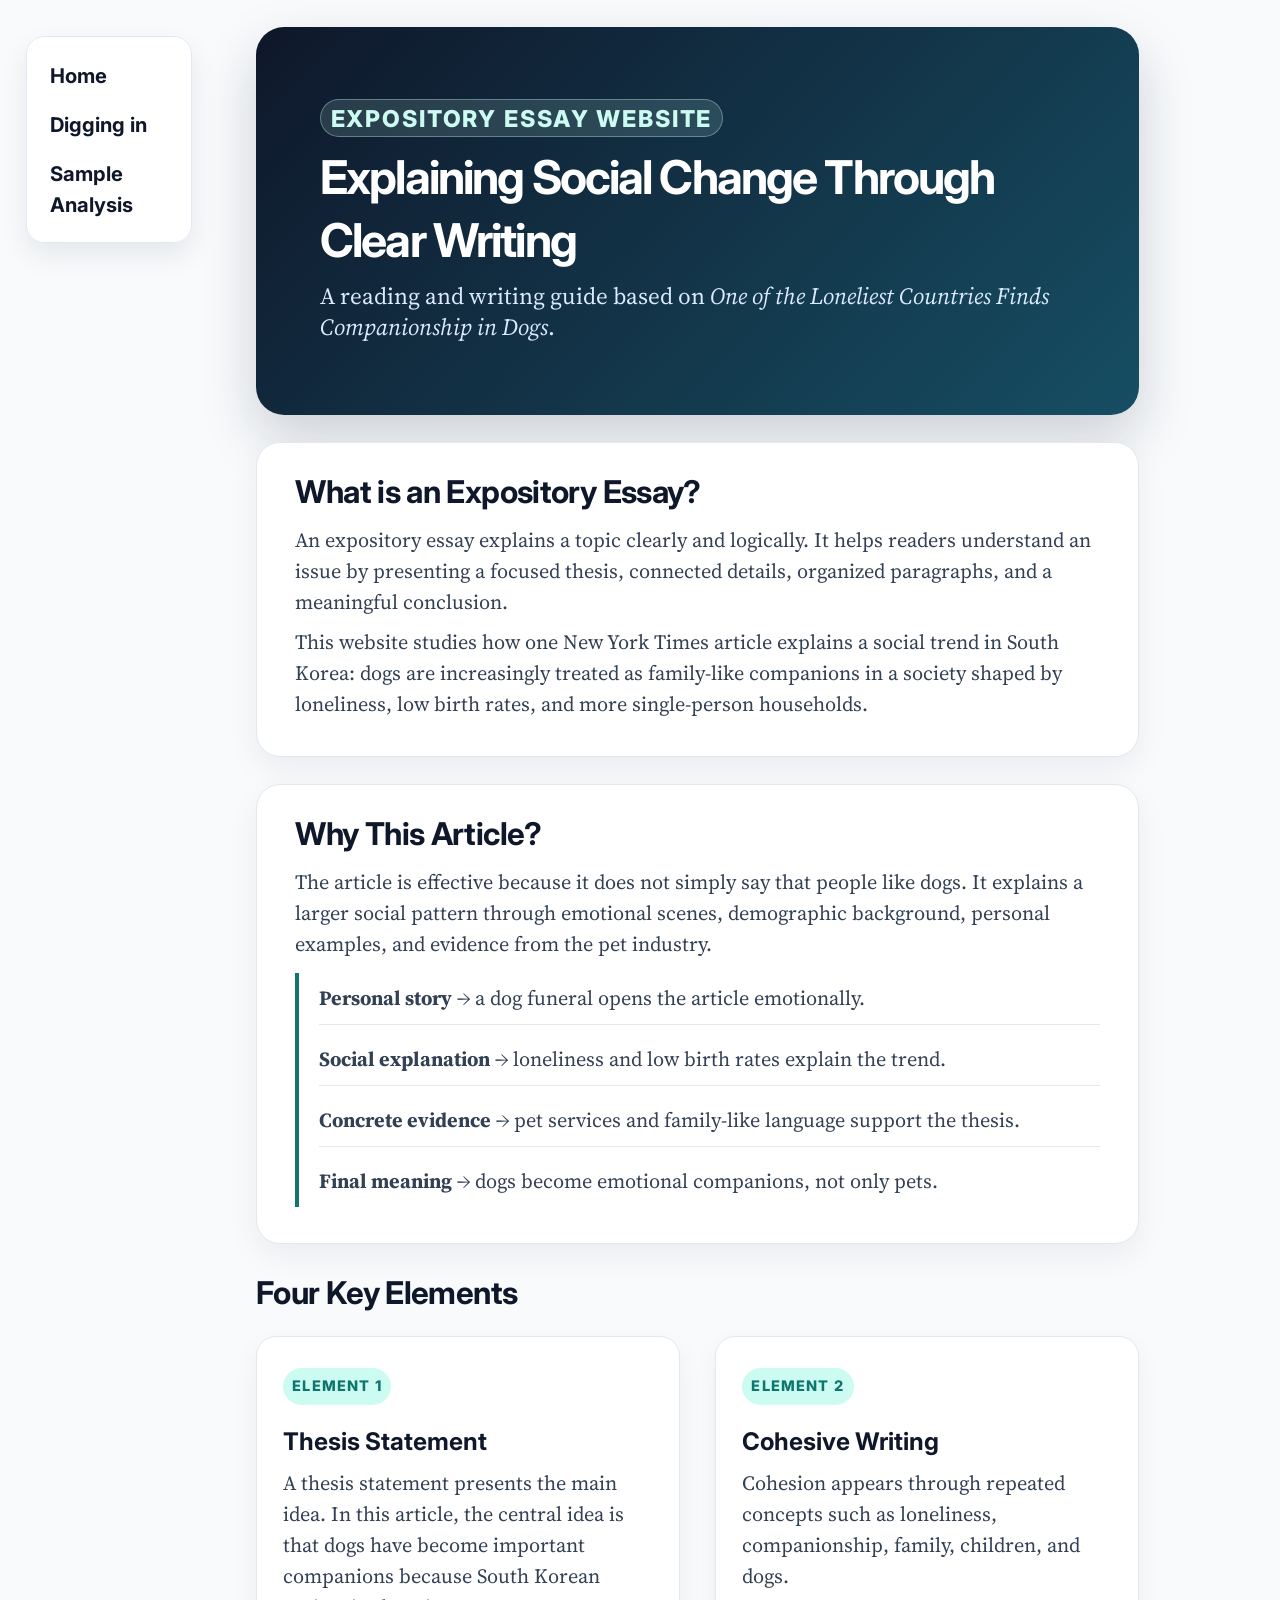
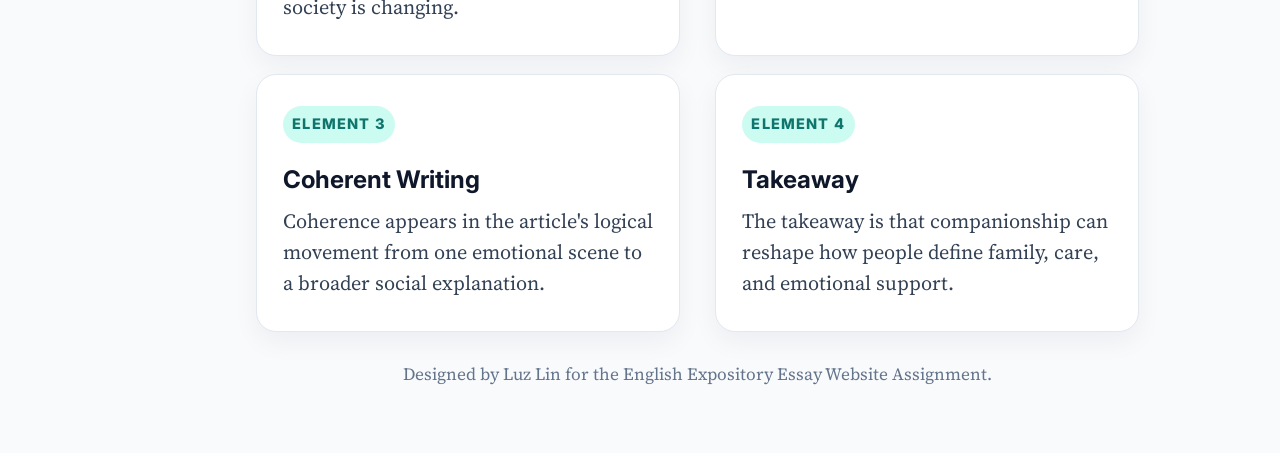
==== essay/index.html @ 02cba40b "Rename essay folder" ====
<html lang="en-us">
<head>
	<title>Expository Essay Analysis@Luz Lin</title>
	<meta charset="UTF-8">
<link rel="stylesheet" href="css/style.css">
<link rel="preconnect" href="https://fonts.googleapis.com">
<link rel="preconnect" href="https://fonts.gstatic.com" crossorigin>
<link href="https://fonts.googleapis.com/css2?family=Inter:wght@500;600;700;800&family=Source+Serif+4:opsz,wght@8..60,400;8..60,500;8..60,600;8..60,700&display=swap" rel="stylesheet">
</head>
<body>
	<nav>
	<a href="index.html">Home</a>
	<a href="diggingin.html">Digging in</a>
	<a href="sampleanalysis.html">Sample Analysis</a>
</nav>

	<article>
		<section class="hero">
			<p class="label">Expository Essay Website</p>
			<h1>Explaining Social Change Through Clear Writing</h1>
			<p>A reading and writing guide based on <em>One of the Loneliest Countries Finds Companionship in Dogs</em>.</p>
		</section>
	</article>

	<article>
		<section class="surface">
			<h2>What is an Expository Essay?</h2>
			<p>An expository essay explains a topic clearly and logically. It helps readers understand an issue by presenting a focused thesis, connected details, organized paragraphs, and a meaningful conclusion.</p>
			<p>This website studies how one New York Times article explains a social trend in South Korea: dogs are increasingly treated as family-like companions in a society shaped by loneliness, low birth rates, and more single-person households.</p>
		</section>
	</article>

	<article>
		<section class="surface">
			<h2>Why This Article?</h2>
			<p>The article is effective because it does not simply say that people like dogs. It explains a larger social pattern through emotional scenes, demographic background, personal examples, and evidence from the pet industry.</p>
			<div class="flow">
				<p><strong>Personal story</strong> → a dog funeral opens the article emotionally.</p>
				<p><strong>Social explanation</strong> → loneliness and low birth rates explain the trend.</p>
				<p><strong>Concrete evidence</strong> → pet services and family-like language support the thesis.</p>
				<p><strong>Final meaning</strong> → dogs become emotional companions, not only pets.</p>
			</div>
		</section>
	</article>

	<article>
		<h2>Four Key Elements</h2>
		<section class="grid">
			<div class="card">
				<p class="label">Element 1</p>
				<h3>Thesis Statement</h3>
				<p>A thesis statement presents the main idea. In this article, the central idea is that dogs have become important companions because South Korean society is changing.</p>
			</div>
			<div class="card">
				<p class="label">Element 2</p>
				<h3>Cohesive Writing</h3>
				<p>Cohesion appears through repeated concepts such as loneliness, companionship, family, children, and dogs.</p>
			</div>
			<div class="card">
				<p class="label">Element 3</p>
				<h3>Coherent Writing</h3>
				<p>Coherence appears in the article's logical movement from one emotional scene to a broader social explanation.</p>
			</div>
			<div class="card">
				<p class="label">Element 4</p>
				<h3>Takeaway</h3>
				<p>The takeaway is that companionship can reshape how people define family, care, and emotional support.</p>
			</div>
		</section>
	</article>

	<article>
		<p class="footer">Designed by Luz Lin for the English Expository Essay Website Assignment.</p>
	</article>
</body>
</html>
---- essay/css/style.css ----
/*
Professional palette
Background: #f8fafc
Surface: #ffffff
Ink: #0f172a
Muted: #475569
Line: #e2e8f0
Accent: #0f766e
Soft Accent: #ccfbf1
*/

* {
	margin: 0;
	padding: 0;
	box-sizing: border-box;
}

html {
	width: 100%;
	min-height: 100%;
	scroll-behavior: smooth;
}

body {
	width: 100%;
	min-height: 100%;
	background-color: #f8fafc;
	color: #0f172a;
	font-family: "Source Serif 4", Georgia, serif;
	font-size: 2.25vh;
	line-height: 3.45vh;
}

nav {
	position: fixed;
	left: 2vw;
	top: 4vh;
	width: 13vw;
	padding: 1.5vh 1vw;
	border: 1px solid #e2e8f0;
	border-radius: 18px;
	background-color: rgba(255, 255, 255, 0.92);
	box-shadow: 0 12px 28px rgba(15, 23, 42, 0.08);
	font-family: Inter, Arial, sans-serif;
	font-weight: 700;
	z-index: 10;
}

nav a, nav a:visited {
	display: block;
	color: #0f172a;
	text-decoration: none;
	padding: 1vh 0.8vw;
	border-radius: 10px;
}

nav a:hover {
	background-color: #ccfbf1;
	color: #0f766e;
	transition: 0.25s all ease-out;
}

article {
	margin: 3vh 11vw 3vh 20vw;
}

section {
	margin: 2.2vh 0;
}

h1, h2, h3, h4, nav, .label, .button-like, .panel-title, th {
	font-family: Inter, Arial, sans-serif;
}

h1 {
	font-size: 230%;
	line-height: 135%;
	letter-spacing: -0.04em;
}

h2 {
	font-size: 155%;
	line-height: 145%;
	margin-bottom: 1vh;
	letter-spacing: -0.02em;
}

h3 {
	font-size: 120%;
	line-height: 150%;
	margin: 1vh 0 0.5vh 0;
}

p {
	margin: 1vh 0;
	color: #334155;
}

em {
	color: #0f172a;
}

.hero {
	padding: 7vh 5vw;
	border-radius: 28px;
	background: linear-gradient(135deg, #0f172a, #164e63);
	color: #ffffff;
	box-shadow: 0 24px 55px rgba(15, 23, 42, 0.18);
}

.hero p {
	color: #dbeafe;
	max-width: 60vw;
	font-size: 115%;
}

.hero .label {
	background-color: rgba(204, 251, 241, 0.14);
	color: #ccfbf1;
	border: 1px solid rgba(204, 251, 241, 0.35);
}

.surface {
	background-color: #ffffff;
	border: 1px solid #e2e8f0;
	border-radius: 24px;
	padding: 3vh 3vw;
	box-shadow: 0 12px 32px rgba(15, 23, 42, 0.06);
}

.subtle {
	color: #64748b;
	font-size: 92%;
}

.grid {
	display: flex;
	flex-wrap: wrap;
	justify-content: space-between;
	gap: 2vh;
}

.card {
	width: 48%;
	background-color: #ffffff;
	border: 1px solid #e2e8f0;
	border-radius: 20px;
	padding: 2.5vh 2vw;
	box-shadow: 0 10px 26px rgba(15, 23, 42, 0.05);
}

.card:hover {
	transform: translateY(-0.5vh);
	border-color: #0f766e;
	transition: 0.25s all ease-out;
}

.label {
	display: inline-block;
	padding: 0.3vh 0.75vw;
	margin-bottom: 1vh;
	border-radius: 100px;
	background-color: #ccfbf1;
	color: #0f766e;
	font-size: 72%;
	font-weight: 800;
	text-transform: uppercase;
	letter-spacing: 0.08em;
}

.flow {
	border-left: 4px solid #0f766e;
	padding-left: 1.5vw;
	margin-top: 1.5vh;
}

.flow p {
	padding: 1.1vh 0;
	border-bottom: 1px solid #e2e8f0;
}

.flow p:last-of-type {
	border-bottom: none;
}

.analysis-table {
	width: 100%;
	border-collapse: collapse;
	margin-top: 2vh;
	overflow: hidden;
	border-radius: 16px;
	background-color: #ffffff;
}

.analysis-table th {
	background-color: #0f172a;
	color: #ffffff;
	text-align: left;
	padding: 1.3vh 1vw;
	font-size: 90%;
}

.analysis-table td {
	border: 1px solid #e2e8f0;
	padding: 1.3vh 1vw;
	vertical-align: top;
}

.note-card {
	border-left: 5px solid #0f766e;
	background-color: #ffffff;
	border-radius: 14px;
	padding: 1.6vh 1.4vw;
	margin: 1.4vh 0;
	box-shadow: 0 8px 22px rgba(15, 23, 42, 0.05);
}

.point {
	border-bottom: 3px solid #14b8a6;
	color: #0f172a;
	font-weight: 600;
}

.point:hover {
	cursor: pointer;
	background-color: #ccfbf1;
	transition: 0.2s all ease-out;
}

.point > span {
	display: none;
}

body > div.panel {
	position: fixed;
	top: 4vh;
	right: 2vw;
	width: 0;
	max-width: 40vw;
	overflow: hidden;
	border-radius: 22px;
	background-color: #ffffff;
	border: 1px solid #e2e8f0;
	box-shadow: 0 20px 45px rgba(15, 23, 42, 0.18);
	z-index: 20;
}

.panel-inner {
	padding: 2.2vh 2vw;
	width: 40vw;
}

.panel-title {
	display: flex;
	justify-content: space-between;
	align-items: center;
	color: #0f172a;
	font-weight: 800;
	margin-bottom: 1vh;
}

.close {
	color: #0f766e;
}

.close:hover {
	cursor: pointer;
	text-decoration: underline;
}

#panelText {
	color: #334155;
}

.goodAns, .poorAns {
	display: inline-block;
	padding: 0.4vh 0.75vw;
	border-radius: 10px;
	font-family: Inter, Arial, sans-serif;
	font-weight: 700;
}

.goodAns {
	background-color: #ccfbf1;
	color: #0f766e;
}

.poorAns {
	background-color: #fee2e2;
	color: #991b1b;
}

.goodAns:hover, .poorAns:hover {
	cursor: pointer;
	opacity: 0.82;
}

.answer {
	display: none;
	margin-top: 1vh;
	padding: 1.4vh 1.2vw;
	border-left: 4px solid #0f766e;
	background-color: #ffffff;
	border-radius: 12px;
}

.footer {
	text-align: center;
	color: #64748b;
	font-size: 85%;
	padding-bottom: 4vh;
}

@media screen and (max-width: 900px) {
	nav {
		position: static;
		width: auto;
		margin: 2vh 5vw;
	}

	nav a {
		display: inline-block;
	}

	article {
		margin: 2vh 5vw;
	}

	.card {
		width: 100%;
	}

	.hero p {
		max-width: none;
	}

	body > div.panel {
		right: 5vw;
		left: 5vw;
		max-width: none;
	}

	.panel-inner {
		width: 90vw;
	}
}


/* Fixes after preview */
.hero em {
	color: #dbeafe;
}

.answer {
	display: none;
	width: 100%;
	margin: 1vh 0 1.5vh 0;
	padding: 1.6vh 1.3vw;
	border-left: 4px solid #0f766e;
	background-color: #f8fafc;
	border-radius: 12px;
	line-height: 3.2vh;
	overflow: visible;
}

.goodAns, .poorAns {
	margin-top: 1vh;
	margin-right: 0.5vw;
}

.surface {
	overflow: visible;
}

body > div.panel {
	max-height: 82vh;
}

.panel-inner {
	max-height: 82vh;
	overflow: auto;
}

@media screen and (max-width: 900px) {
	.answer {
		line-height: 3.1vh;
		padding: 1.4vh 3vw;
	}

	body > div.panel {
		width: 0;
		max-width: 90vw;
	}
}
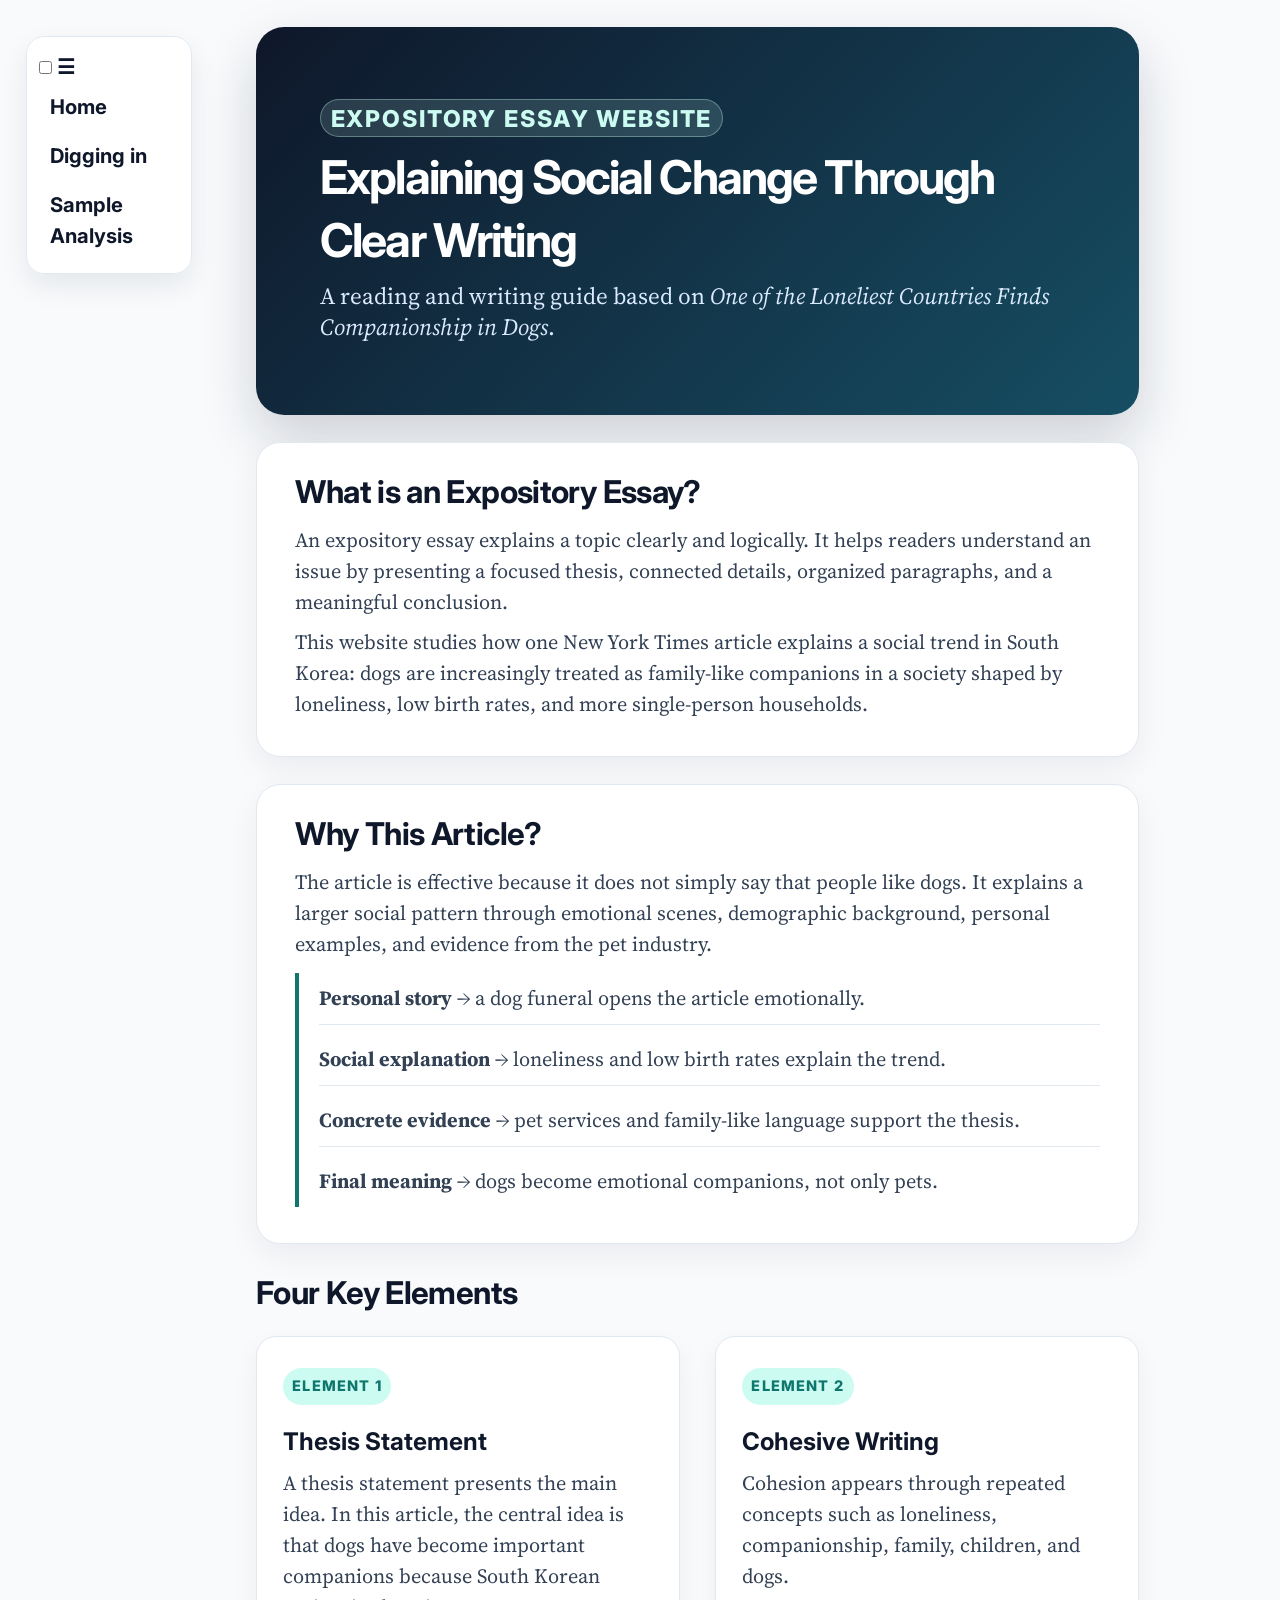
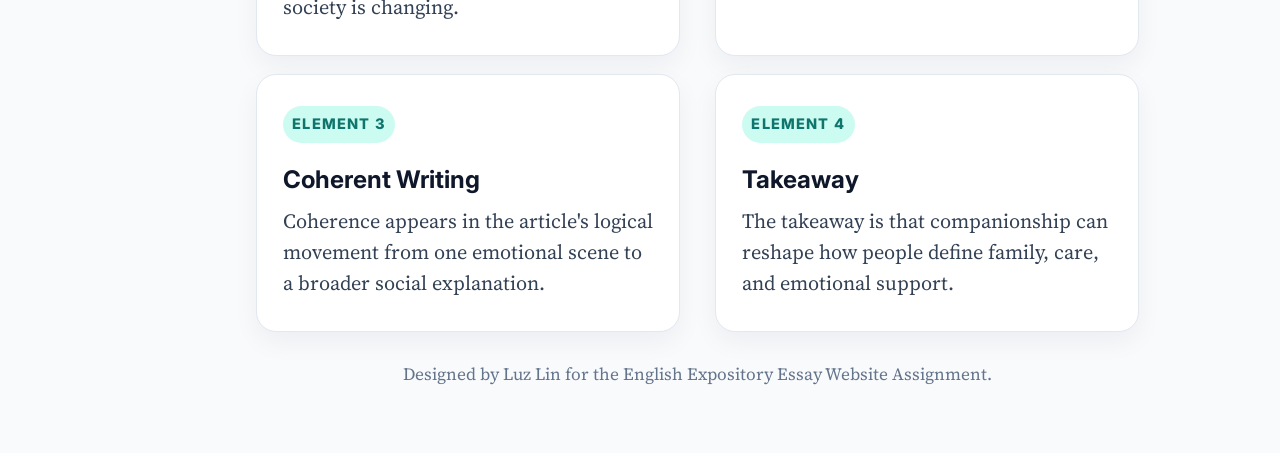
==== commit 15f01216: "Add files via upload" ====
--- a/essay/index.html
+++ b/essay/index.html
@@ -2,6 +2,7 @@
 <head>
 	<title>Expository Essay Analysis@Luz Lin</title>
 	<meta charset="UTF-8">
+	<meta name="viewport" content="width=device-width, initial-scale=1.0">
 <link rel="stylesheet" href="css/style.css">
 <link rel="preconnect" href="https://fonts.googleapis.com">
 <link rel="preconnect" href="https://fonts.gstatic.com" crossorigin>
@@ -9,9 +10,13 @@
 </head>
 <body>
 	<nav>
-	<a href="index.html">Home</a>
-	<a href="diggingin.html">Digging in</a>
-	<a href="sampleanalysis.html">Sample Analysis</a>
+	<input type="checkbox" id="menu-toggle" class="menu-toggle">
+	<label for="menu-toggle" class="hamburger" aria-label="Toggle navigation">☰</label>
+	<div class="nav-links">
+		<a href="index.html">Home</a>
+		<a href="diggingin.html">Digging in</a>
+		<a href="sampleanalysis.html">Sample Analysis</a>
+	</div>
 </nav>
 
 	<article>
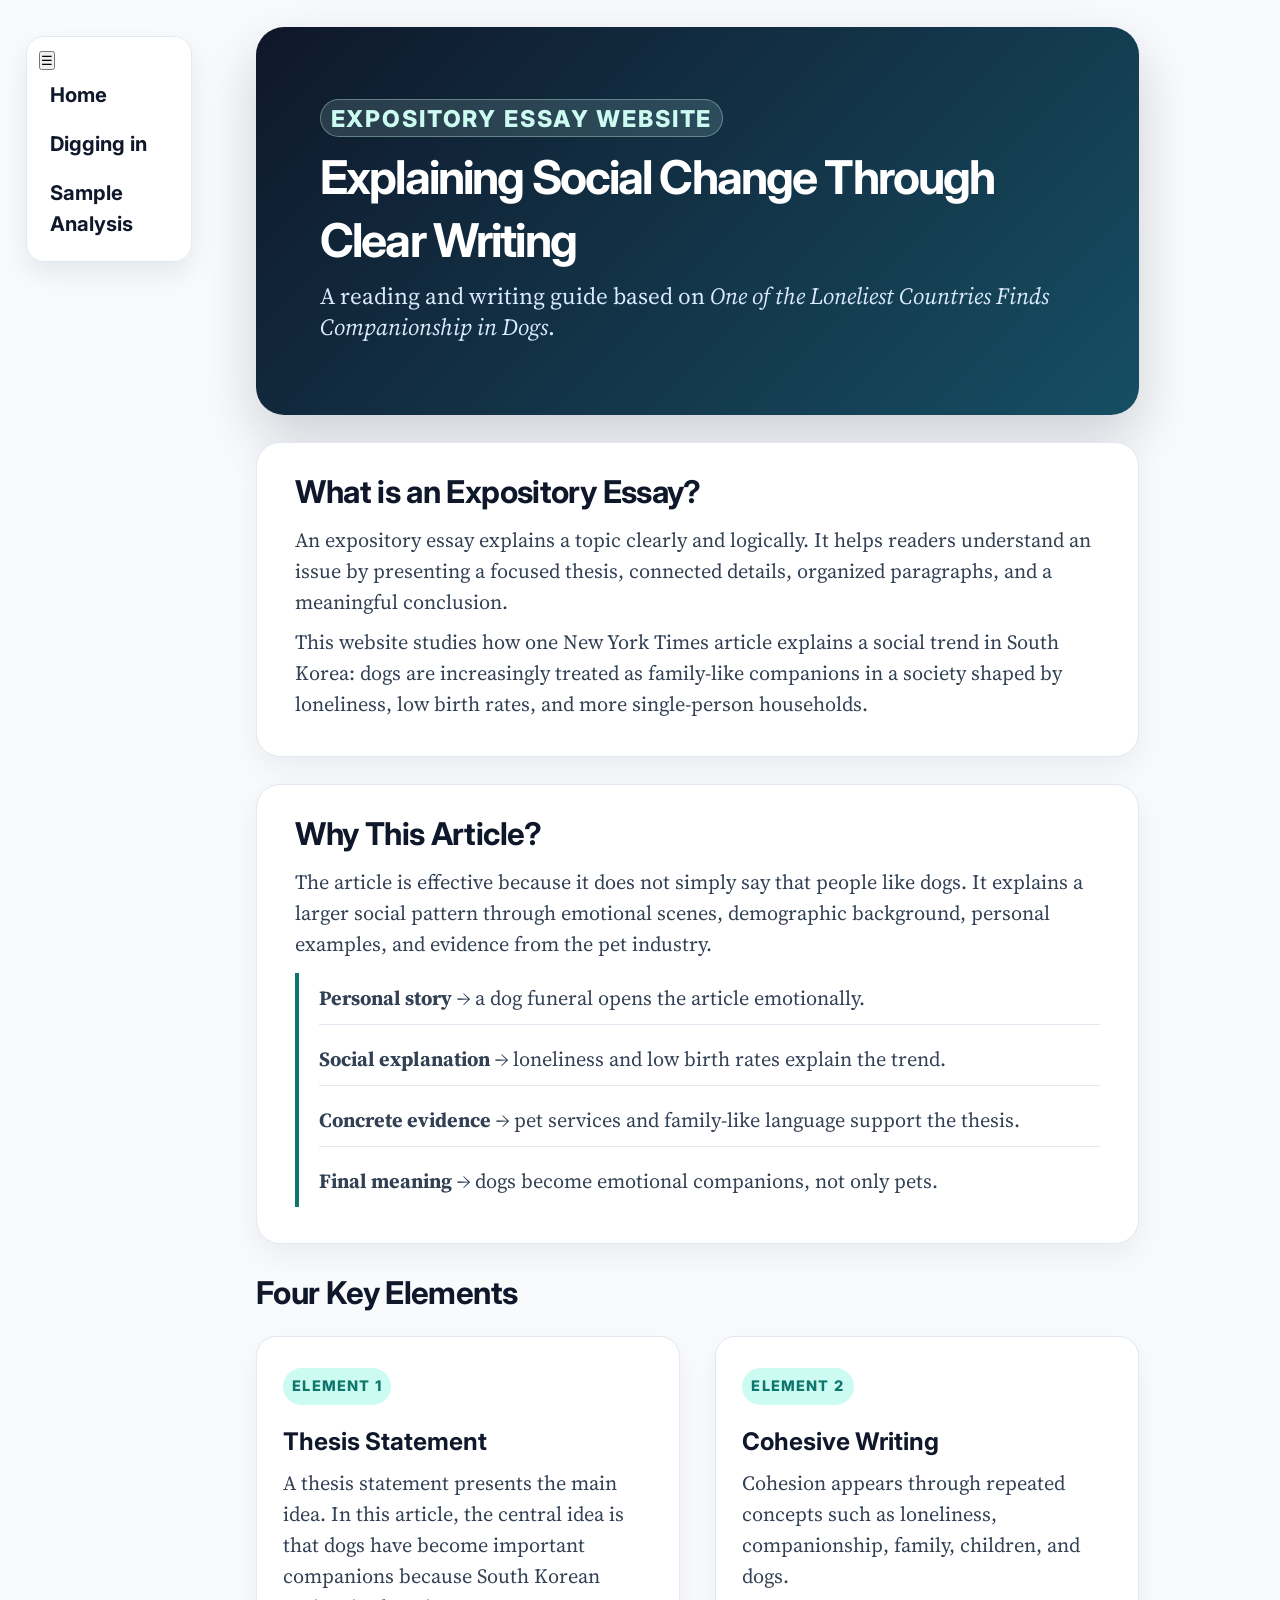
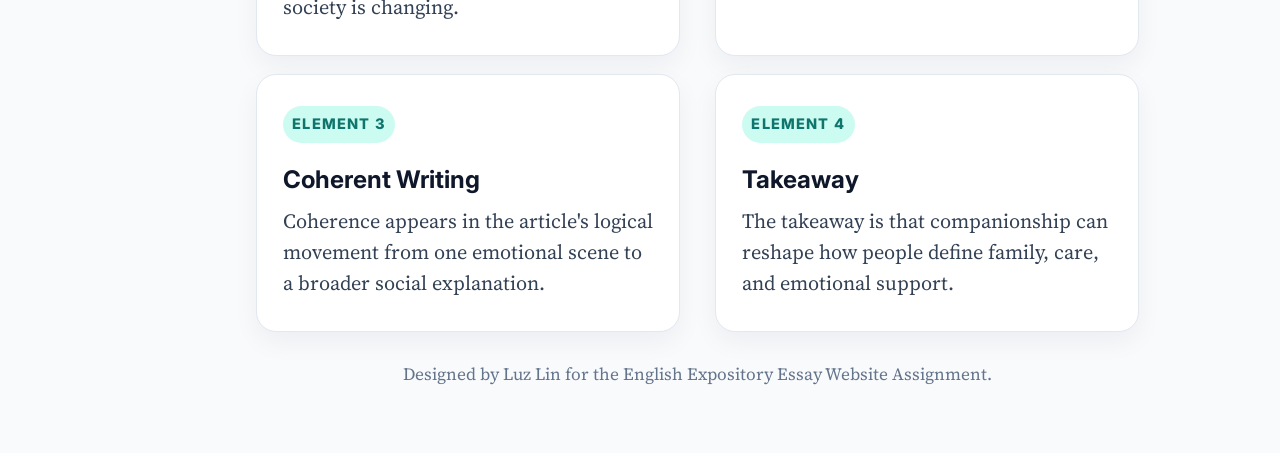
==== commit 9e6eb24e: "Add files via upload" ====
--- a/essay/index.html
+++ b/essay/index.html
@@ -10,8 +10,7 @@
 </head>
 <body>
 	<nav>
-	<input type="checkbox" id="menu-toggle" class="menu-toggle">
-	<label for="menu-toggle" class="hamburger" aria-label="Toggle navigation">☰</label>
+	<button class="hamburger" type="button" aria-label="Toggle navigation">☰</button>
 	<div class="nav-links">
 		<a href="index.html">Home</a>
 		<a href="diggingin.html">Digging in</a>
@@ -77,5 +76,14 @@
 	<article>
 		<p class="footer">Designed by Luz Lin for the English Expository Essay Website Assignment.</p>
 	</article>
+
+<script>
+	const hamburger = document.querySelector(".hamburger");
+	const nav = document.querySelector("nav");
+
+	hamburger.addEventListener("click", function() {
+		nav.classList.toggle("open");
+	});
+</script>
 </body>
 </html>
